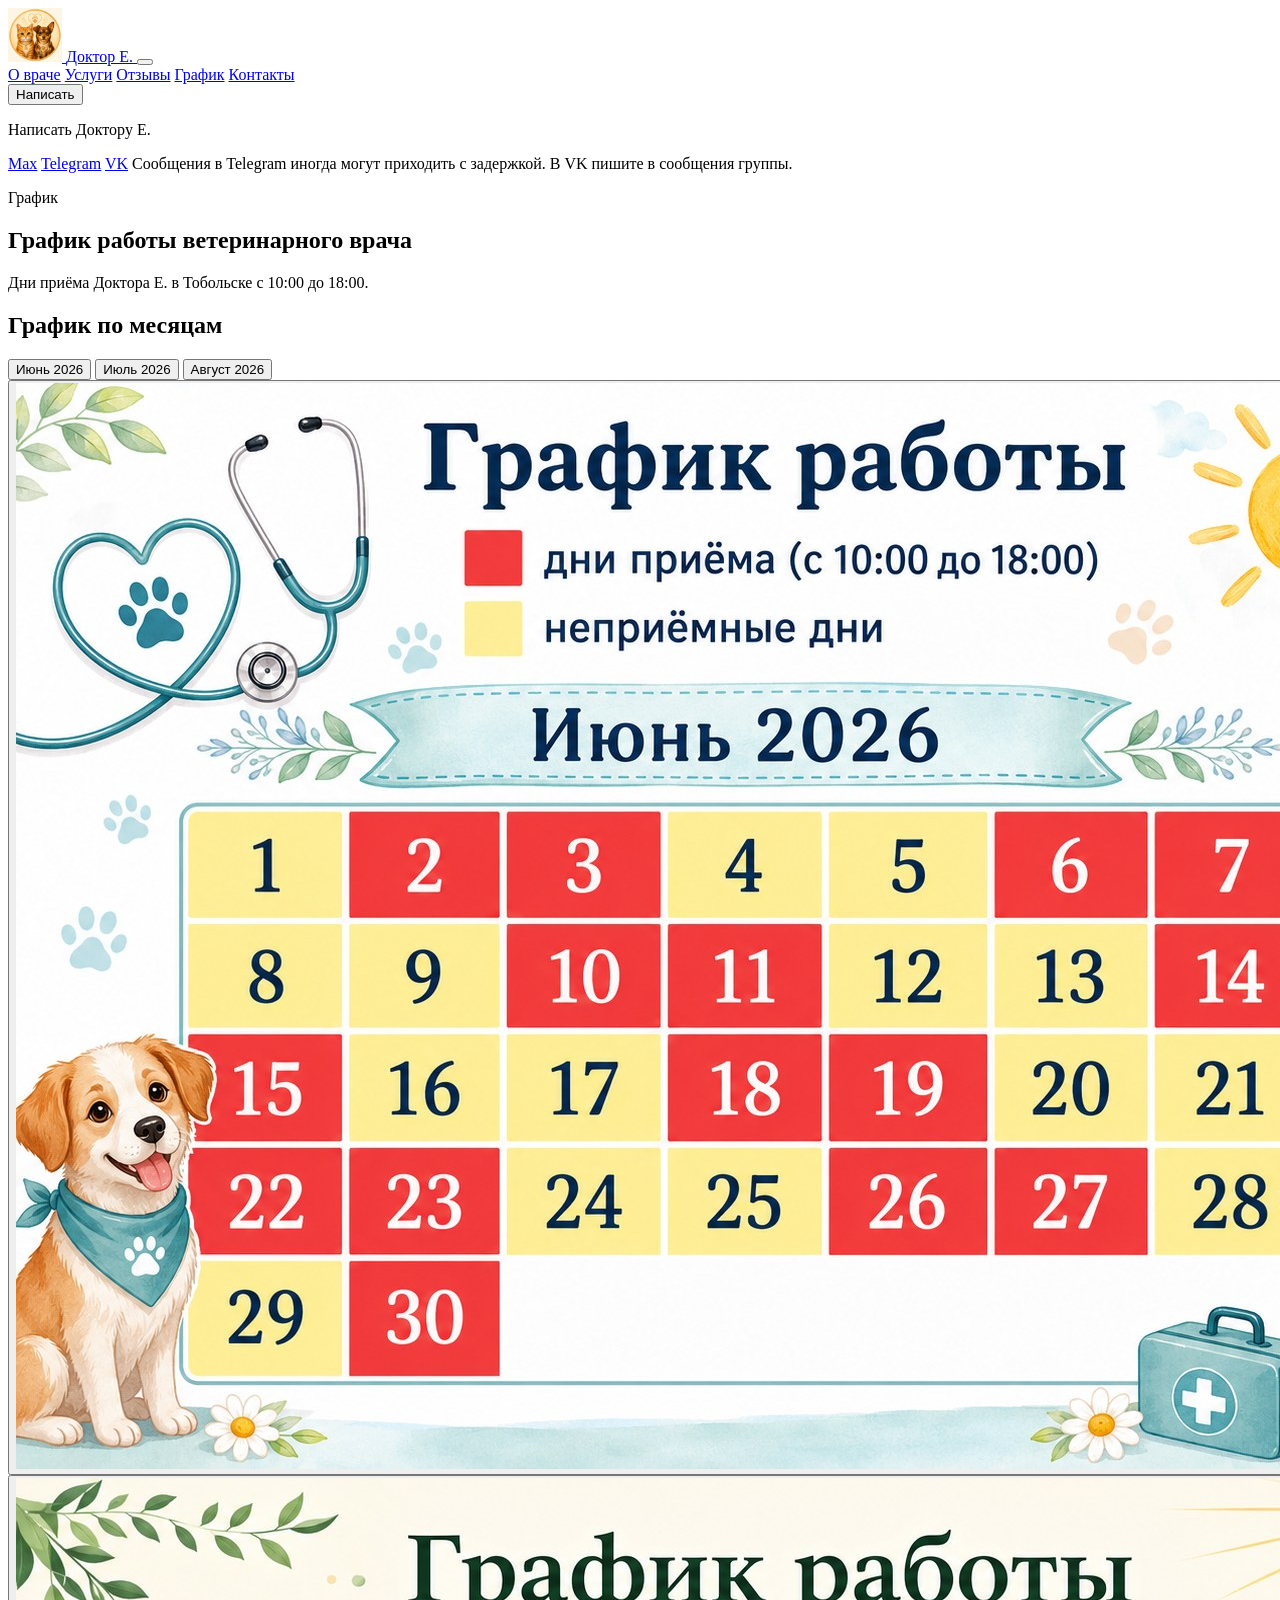
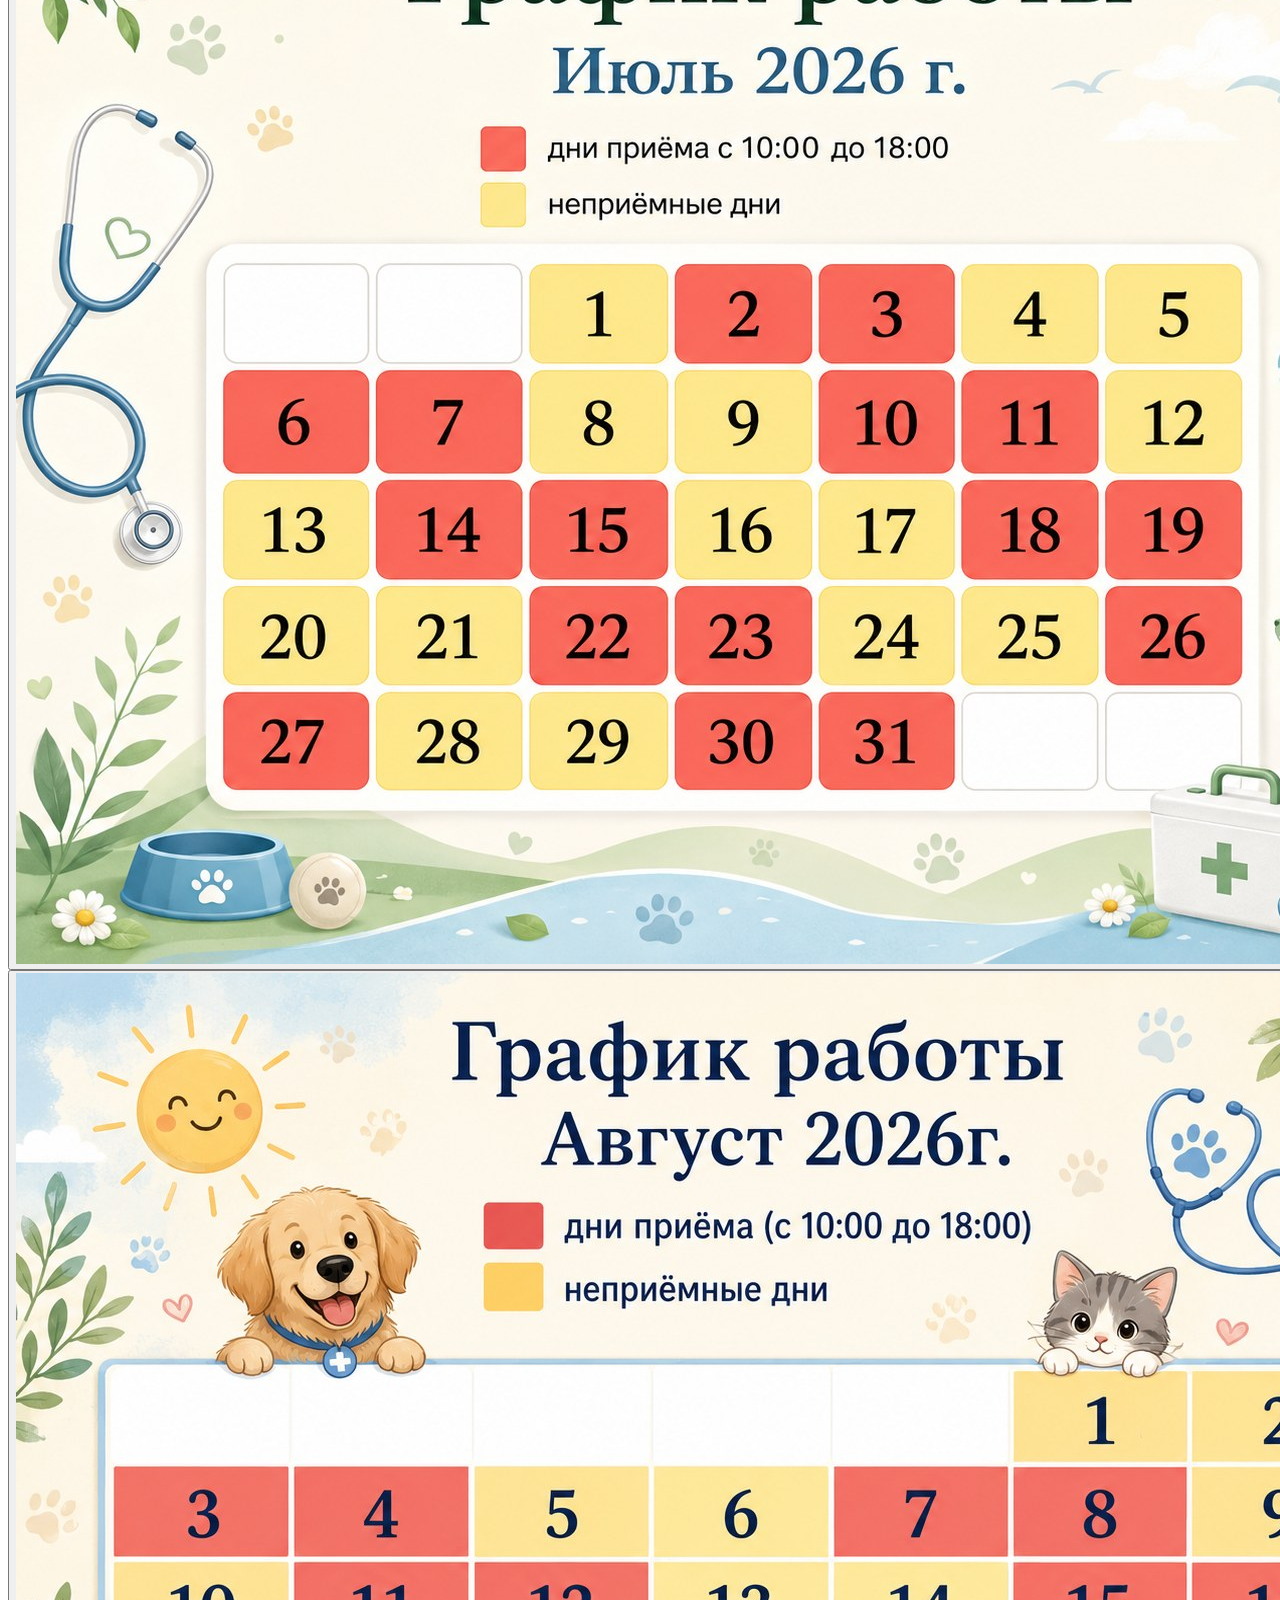
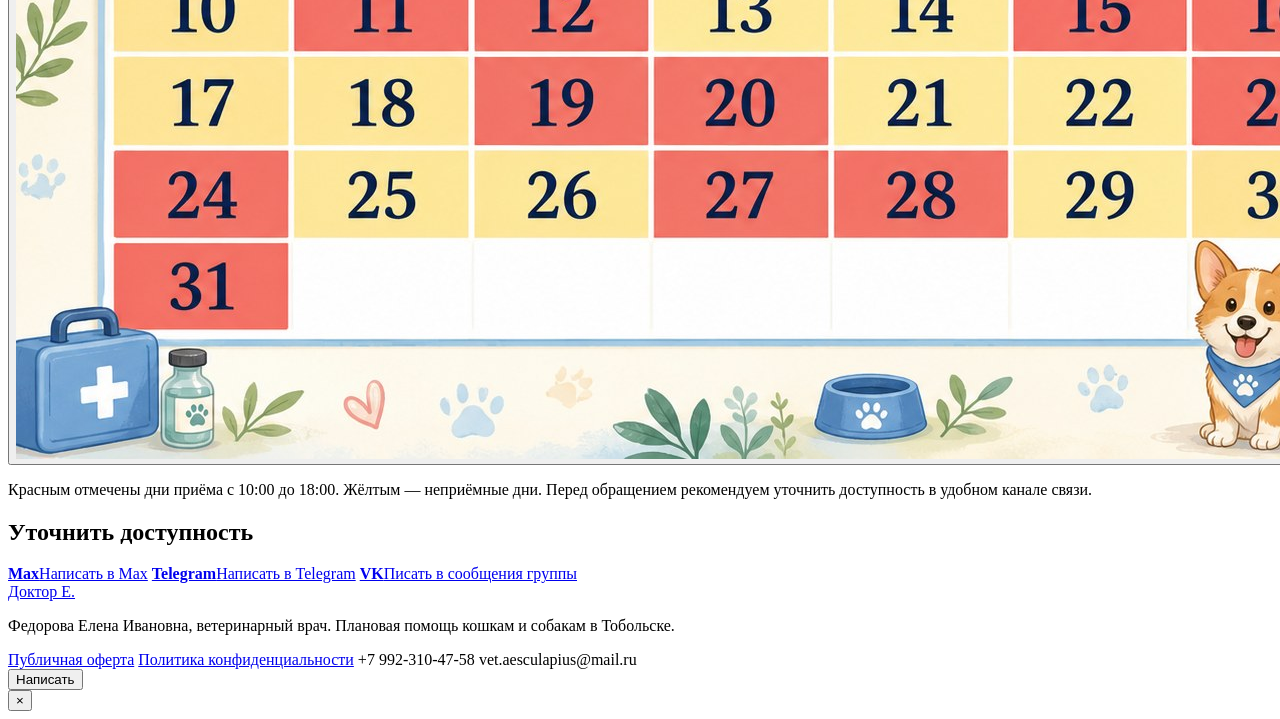
==== grafik.html @ 60feb07c "Добавлен сайт Доктор Е." ====
<!doctype html>
<html lang="ru">
<head>
  <meta charset="utf-8">
  <meta name="viewport" content="width=device-width, initial-scale=1">
  <title>График работы ветеринарного врача — Доктор Е.</title>
  <meta name="description" content="График работы Доктор Е. в Тобольске: дни приёма с 10:00 до 18:00, изображения графика по месяцам.">
  <meta name="theme-color" content="#f7efe2">
  <link rel="preconnect" href="https://fonts.googleapis.com">
  <link rel="preconnect" href="https://fonts.gstatic.com" crossorigin>
  <link href="https://fonts.googleapis.com/css2?family=Manrope:wght@400;500;600;700&family=Playfair+Display:wght@600;700&display=swap" rel="stylesheet">
  <link rel="stylesheet" href="css/style.css">
  <!-- Здесь будет код Яндекс.Метрики -->
</head>
<body>
<header class="site-header">
  <a class="brand" href="index.html" aria-label="Доктор Е. — на главную">
    <img src="images/logo.png" alt="Логотип Доктор Е." width="54" height="54">
    <span>Доктор Е.</span>
  </a>
  <button class="burger" type="button" aria-label="Открыть меню" aria-expanded="false" aria-controls="main-nav"><span></span><span></span><span></span></button>
  <nav id="main-nav" class="main-nav" aria-label="Основная навигация">
    <a href="o-vrache.html">О враче</a>
    <a href="uslugi.html">Услуги</a>
    <a href="otzyvy.html">Отзывы</a>
    <a href="grafik.html">График</a>
    <a href="kontakty.html">Контакты</a>
  </nav>
  <button class="btn btn--primary write-trigger" type="button" aria-expanded="false" data-goal="click_write_button">Написать</button>
</header>
<div class="contact-menu" data-contact-menu aria-hidden="true">
  <div class="contact-menu__inner" role="menu" aria-label="Выбор канала связи">
    <p class="eyebrow">Написать Доктору Е.</p>
    <a role="menuitem" href="https://max.ru/id720610586162_bot" target="_blank" rel="noopener" data-goal="click_max">Max</a>
    <a role="menuitem" href="https://t.me/Doctor_E_bot" target="_blank" rel="noopener" data-goal="click_telegram">Telegram</a>
    <a role="menuitem" href="https://vk.com/doctor_e_vet" target="_blank" rel="noopener" data-goal="click_vk">VK</a>
    <span>Сообщения в Telegram иногда могут приходить с задержкой. В VK пишите в сообщения группы.</span>
  </div>
</div>
<main>
<section class="page-hero section"><p class="eyebrow">График</p><h1>График работы ветеринарного врача</h1><p class="lead">Дни приёма Доктора Е. в Тобольске с 10:00 до 18:00.</p></section><section class="section"><h2>График по месяцам</h2><div class="schedule-tabs reveal">
  <div class="tab-buttons" role="tablist" aria-label="Месяцы графика">
    <button class="tab-button is-active" type="button" role="tab" aria-selected="true" data-tab="june">Июнь 2026</button>
    <button class="tab-button" type="button" role="tab" aria-selected="false" data-tab="july">Июль 2026</button>
    <button class="tab-button" type="button" role="tab" aria-selected="false" data-tab="august">Август 2026</button>
  </div>
  <div class="tab-panel is-active" data-panel="june"><button class="image-card" type="button" data-modal-src="images/schedule-june-2026.jpg"><img src="images/schedule-june-2026.jpg" alt="График работы Доктор Е. на июнь 2026 года" loading="lazy"></button></div>
  <div class="tab-panel" data-panel="july"><button class="image-card" type="button" data-modal-src="images/schedule-july-2026.jpg"><img src="images/schedule-july-2026.jpg" alt="График работы Доктор Е. на июль 2026 года" loading="lazy"></button></div>
  <div class="tab-panel" data-panel="august"><button class="image-card" type="button" data-modal-src="images/schedule-august-2026.jpg"><img src="images/schedule-august-2026.jpg" alt="График работы Доктор Е. на август 2026 года" loading="lazy"></button></div>
</div><p class="note reveal">Красным отмечены дни приёма с 10:00 до 18:00. Жёлтым — неприёмные дни. Перед обращением рекомендуем уточнить доступность в удобном канале связи.</p></section><section class="section"><h2>Уточнить доступность</h2><div class="contact-grid reveal">
  <a class="contact-card" href="https://max.ru/id720610586162_bot" target="_blank" rel="noopener" data-goal="click_max"><strong>Max</strong><span>Написать в Max</span></a>
  <a class="contact-card" href="https://t.me/Doctor_E_bot" target="_blank" rel="noopener" data-goal="click_telegram"><strong>Telegram</strong><span>Написать в Telegram</span></a>
  <a class="contact-card" href="https://vk.com/doctor_e_vet" target="_blank" rel="noopener" data-goal="click_vk"><strong>VK</strong><span>Писать в сообщения группы</span></a>
</div></section>
</main>
<footer class="site-footer">
  <div>
    <a class="footer-brand" href="index.html">Доктор Е.</a>
    <p>Федорова Елена Ивановна, ветеринарный врач. Плановая помощь кошкам и собакам в Тобольске.</p>
  </div>
  <div class="footer-links">
    <a href="public-offer.html">Публичная оферта</a>
    <a href="privacy-policy.html">Политика конфиденциальности</a>
    <span>+7 992-310-47-58</span>
    <span>vet.aesculapius@mail.ru</span>
  </div>
</footer>
<button class="mobile-write write-trigger" type="button" aria-expanded="false" data-goal="click_write_button">Написать</button>
<div class="image-modal" data-image-modal aria-hidden="true" role="dialog" aria-modal="true" aria-label="Увеличенное изображение">
  <button class="image-modal__close" type="button" aria-label="Закрыть изображение">×</button>
  <img src="" alt="">
</div>
<script src="js/main.js"></script>
</body>
</html>
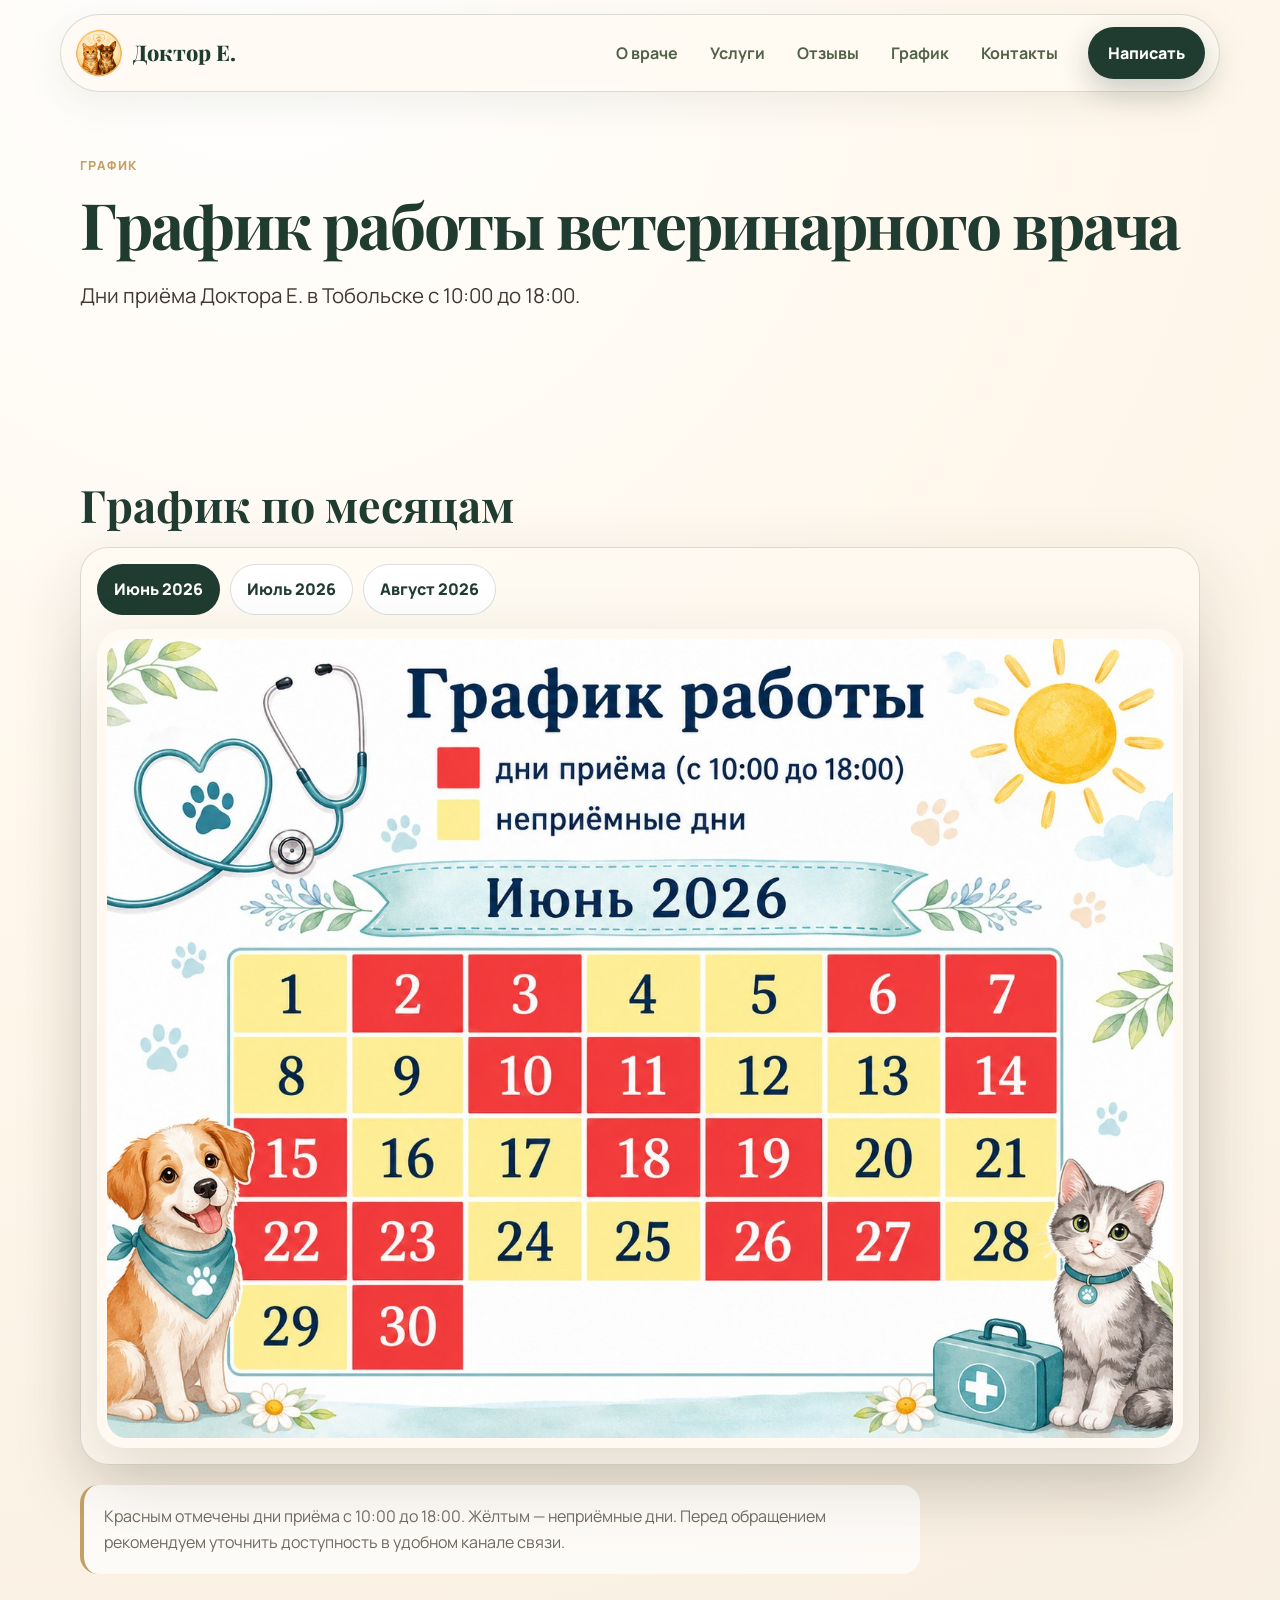
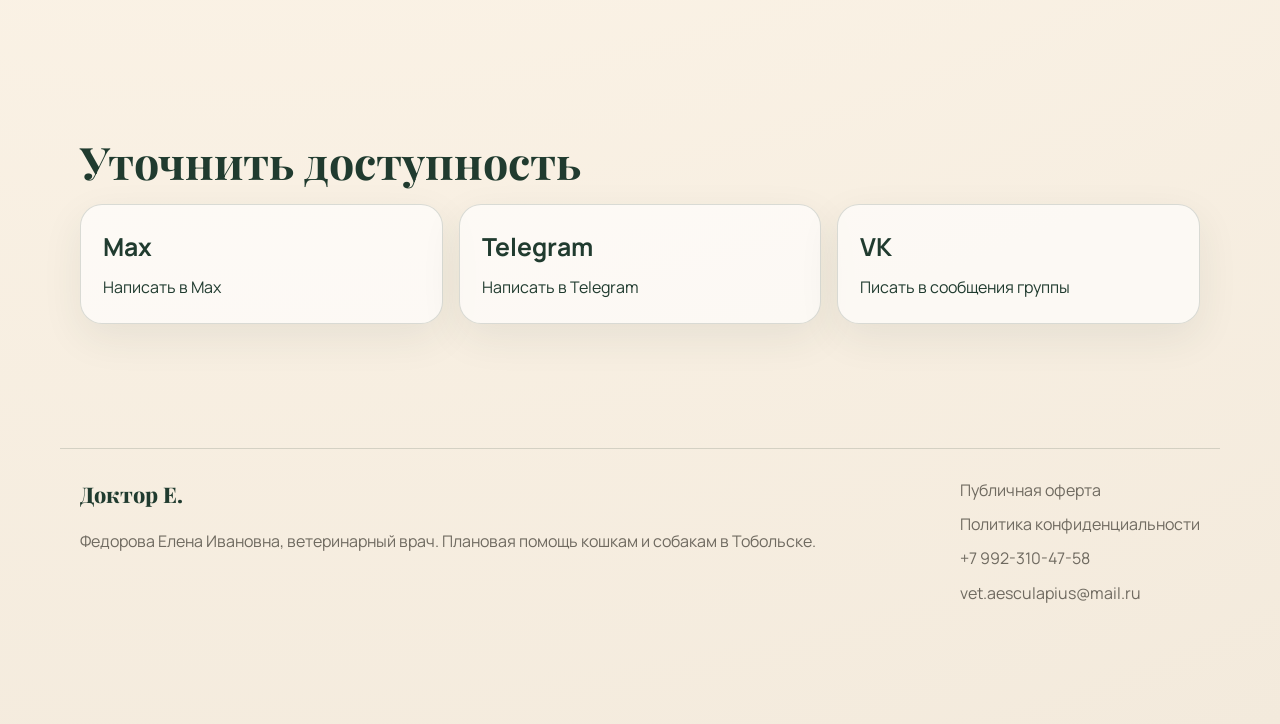
==== commit f056cde1: "Внесены правки, добавлена иконка сайта" ====
--- a/grafik.html
+++ b/grafik.html
@@ -10,6 +10,7 @@
   <link rel="preconnect" href="https://fonts.gstatic.com" crossorigin>
   <link href="https://fonts.googleapis.com/css2?family=Manrope:wght@400;500;600;700&family=Playfair+Display:wght@600;700&display=swap" rel="stylesheet">
   <link rel="stylesheet" href="css/style.css">
+  <link rel="icon" type="image/png" href="images/favicon.png">
   <!-- Здесь будет код Яндекс.Метрики -->
 </head>
 <body>
--- a/css/style.css
+++ b/css/style.css
@@ -0,0 +1,726 @@
+:root {
+    --milk: #fffaf2;
+    --cream: #f6eddf;
+    --sand: #e8dac5;
+    --green: #203b2f;
+    --olive: #52624a;
+    --gold: #c5a064;
+    --text: #2a261f;
+    --muted: #6f6a60;
+    --line: rgba(32,59,47,.16);
+    --shadow: 0 24px 70px rgba(50,40,25,.14);
+    --radius: 28px;
+    --max: 1160px;
+}
+
+* {
+    box-sizing: border-box;
+}
+
+html {
+    scroll-behavior: smooth;
+}
+
+body {
+    margin: 0;
+    font-family: Manrope,system-ui,-apple-system,Segoe UI,sans-serif;
+    color: var(--text);
+    background: radial-gradient(circle at 20% 0%,#fff 0,#fff7eb 36%,#f3eadc 100%);
+    line-height: 1.65;
+    padding-bottom: 0;
+}
+
+a {
+    color: inherit;
+    text-decoration: none;
+}
+
+img {
+    max-width: 100%;
+    display: block;
+}
+
+button,
+input {
+    font: inherit;
+}
+
+.site-header {
+    position: sticky;
+    top: 0;
+    z-index: 50;
+    max-width: var(--max);
+    margin: 14px auto 0;
+    padding: 12px 14px;
+    border: 1px solid var(--line);
+    border-radius: 999px;
+    background: rgba(255,250,242,.9);
+    backdrop-filter: blur(18px);
+    display: flex;
+    align-items: center;
+    gap: 18px;
+    box-shadow: 0 10px 40px rgba(32,59,47,.08);
+}
+
+.brand,
+.footer-brand {
+    display: flex;
+    align-items: center;
+    gap: 10px;
+    font-weight: 800;
+    color: var(--green);
+}
+
+.brand img {
+    width: 48px;
+    height: 48px;
+    border-radius: 50%;
+    object-fit: cover;
+}
+
+.brand span,
+.footer-brand {
+    font-family: "Playfair Display",serif;
+    font-size: 1.35rem;
+}
+
+.main-nav {
+    display: flex;
+    gap: 8px;
+    margin-left: auto;
+}
+
+.main-nav a {
+    padding: 10px 12px;
+    border-radius: 999px;
+    color: var(--olive);
+    font-weight: 700;
+}
+
+.main-nav a:hover,
+.main-nav a:focus-visible {
+    background: var(--cream);
+    color: var(--green);
+}
+
+.btn {
+    border: 0;
+    border-radius: 999px;
+    padding: 13px 20px;
+    font-weight: 800;
+    cursor: pointer;
+    display: inline-flex;
+    align-items: center;
+    justify-content: center;
+    min-height: 48px;
+}
+
+.btn--primary {
+    background: var(--green);
+    color: #fff;
+    box-shadow: 0 12px 30px rgba(32,59,47,.24);
+}
+
+.btn--primary:hover {
+    transform: translateY(-1px);
+}
+
+.btn--ghost {
+    border: 1px solid var(--line);
+    background: #fff;
+    color: var(--green);
+}
+
+:focus-visible {
+    outline: 3px solid rgba(197,160,100,.55);
+    outline-offset: 3px;
+}
+
+.burger {
+    display: none;
+    margin-left: auto;
+    background: transparent;
+    border: 0;
+    width: 46px;
+    height: 46px;
+    border-radius: 50%;
+    padding: 10px;
+}
+
+.burger span {
+    display: block;
+    height: 2px;
+    background: var(--green);
+    margin: 6px 0;
+}
+
+.section {
+    max-width: var(--max);
+    margin: 0 auto;
+    padding: 74px 20px;
+}
+
+.hero,
+.split,
+.image-section {
+    display: grid;
+    grid-template-columns: 1.05fr .95fr;
+    gap: 44px;
+    align-items: center;
+}
+
+.hero {
+    padding-top: 56px;
+}
+
+.hero__text,
+.hero__image,
+.service-card,
+.info-card,
+.legal,
+.image-card,
+.map-block {
+    background: rgba(255,250,242,.78);
+    border: 1px solid var(--line);
+    border-radius: var(--radius);
+    box-shadow: var(--shadow);
+}
+
+.hero__text {
+    padding: 42px;
+}
+
+.hero__image {
+    padding: 12px;
+    overflow: hidden;
+}
+
+.hero__image img {
+    width: 100%;
+    aspect-ratio: 4/4.45;
+    object-fit: cover;
+    border-radius: 22px;
+}
+
+h1,
+h2,
+h3 {
+    font-family: "Playfair Display",Georgia,serif;
+    color: var(--green);
+    line-height: 1.08;
+    margin: 0 0 18px;
+}
+
+h1 {
+    font-size: clamp(2.35rem,5vw,4.8rem);
+    letter-spacing: -.035em;
+}
+
+h2 {
+    font-size: clamp(2rem,3.5vw,3.2rem);
+}
+
+h3 {
+    font-size: 1.55rem;
+}
+
+.lead {
+    font-size: clamp(1.05rem,2vw,1.28rem);
+    color: #403a31;
+}
+
+.eyebrow {
+    text-transform: uppercase;
+    letter-spacing: .12em;
+    color: var(--gold);
+    font-weight: 900;
+    font-size: .78rem;
+    margin: 0 0 12px;
+}
+
+.actions {
+    display: flex;
+    gap: 12px;
+    flex-wrap: wrap;
+    margin: 26px 0;
+}
+
+.facts {
+    display: flex;
+    flex-wrap: wrap;
+    gap: 10px;
+    margin-top: 22px;
+}
+
+.facts span {
+    border: 1px solid var(--line);
+    background: #fff;
+    padding: 9px 12px;
+    border-radius: 999px;
+    font-weight: 700;
+    color: var(--green);
+}
+
+.trust-grid,
+.mini-grid,
+.price-grid,
+.contact-grid {
+    display: grid;
+    grid-template-columns: repeat(3,1fr);
+    gap: 16px;
+}
+
+.trust-grid div,
+.mini-card,
+.price-grid div,
+.contact-card,
+.service-card,
+.info-card {
+    border: 1px solid var(--line);
+    border-radius: 22px;
+    background: rgba(255,255,255,.64);
+    padding: 22px;
+    box-shadow: 0 14px 40px rgba(32,59,47,.08);
+}
+
+.trust-grid div {
+    font-weight: 750;
+}
+
+.cards--services {
+    display: grid;
+    grid-template-columns: repeat(2,1fr);
+    gap: 20px;
+}
+
+.service-card {
+    padding: 30px;
+}
+
+.price {
+    display: inline-block;
+    color: var(--green);
+    font-size: 1.6rem;
+    font-weight: 900;
+    margin-bottom: 12px;
+}
+
+.note,
+.section-intro,
+.wide {
+    max-width: 840px;
+    color: var(--muted);
+}
+
+.note {
+    background: rgba(255,255,255,.7);
+    border-left: 4px solid var(--gold);
+    padding: 18px 20px;
+    border-radius: 18px;
+    margin-top: 20px;
+}
+
+.image-grid,
+.reviews-grid {
+    display: grid;
+    grid-template-columns: repeat(2,1fr);
+    gap: 20px;
+}
+
+.reviews-grid {
+    grid-template-columns: repeat(3,1fr);
+}
+
+.image-card {
+    border: 0;
+    padding: 10px;
+    cursor: pointer;
+    width: 100%;
+    overflow: hidden;
+}
+
+.image-card img {
+    width: 100%;
+    border-radius: 20px;
+    object-fit: cover;
+}
+
+.image-grid .image-card img,
+.image-section .image-card img,
+.schedule-tabs .image-card img {
+    aspect-ratio: 4/3;
+}
+
+.review-card img {
+    aspect-ratio: auto;
+}
+
+.process-grid {
+    display: grid;
+    grid-template-columns: 1fr 1fr;
+    gap: 16px;
+}
+
+.process-grid img {
+    width: 100%;
+    height: 470px;
+    object-fit: cover;
+    border-radius: 24px;
+    box-shadow: var(--shadow);
+}
+
+.process-grid--wide img {
+    height: 560px;
+}
+
+.text-link {
+    display: inline-flex;
+    margin-top: 20px;
+    color: var(--green);
+    font-weight: 900;
+    border-bottom: 2px solid var(--gold);
+}
+
+.schedule-tabs {
+    background: rgba(255,250,242,.72);
+    border: 1px solid var(--line);
+    border-radius: var(--radius);
+    padding: 16px;
+    box-shadow: var(--shadow);
+}
+
+.tab-buttons {
+    display: flex;
+    gap: 10px;
+    flex-wrap: wrap;
+    margin-bottom: 14px;
+}
+
+.tab-button {
+    border: 1px solid var(--line);
+    background: #fff;
+    border-radius: 999px;
+    padding: 11px 16px;
+    color: var(--green);
+    font-weight: 900;
+    cursor: pointer;
+}
+
+.tab-button.is-active {
+    background: var(--green);
+    color: #fff;
+}
+
+.tab-panel {
+    display: none;
+}
+
+.tab-panel.is-active {
+    display: block;
+}
+
+.price-grid {
+    grid-template-columns: repeat(2,1fr);
+}
+
+.price-grid strong {
+    display: block;
+    font-size: 2.4rem;
+    color: var(--green);
+    font-family: "Playfair Display",serif;
+}
+
+.contact-card {
+    display: flex;
+    flex-direction: column;
+    gap: 6px;
+    color: var(--green);
+}
+
+.contact-card strong {
+    font-size: 1.55rem;
+}
+
+.contact-card:hover {
+    transform: translateY(-2px);
+    box-shadow: var(--shadow);
+}
+
+.map-block {
+    display: flex;
+    flex-direction: column;
+    gap: 10px;
+    min-height: 230px;
+    justify-content: center;
+    align-items: center;
+    text-align: center;
+    background: linear-gradient(135deg,rgba(255,250,242,.9),rgba(232,218,197,.75));
+    color: var(--green);
+}
+
+.map-block span {
+    color: var(--gold);
+    font-weight: 900;
+    text-transform: uppercase;
+    letter-spacing: .12em;
+}
+
+.map-block strong {
+    font-size: 1.8rem;
+}
+
+.map-block em {
+    font-style: normal;
+    color: var(--muted);
+}
+
+.site-footer {
+    max-width: var(--max);
+    margin: 50px auto 90px;
+    padding: 28px 20px;
+    display: flex;
+    justify-content: space-between;
+    gap: 30px;
+    border-top: 1px solid var(--line);
+    color: var(--muted);
+}
+
+.footer-links {
+    display: flex;
+    flex-direction: column;
+    gap: 8px;
+}
+
+.contact-menu {
+    position: fixed;
+    inset: 0;
+    z-index: 80;
+    pointer-events: none;
+    background: transparent;
+}
+
+.contact-menu.is-open {
+    pointer-events: auto;
+}
+
+.contact-menu__inner {
+    position: absolute;
+    right: calc((100vw - min(var(--max),100vw))/2 + 20px);
+    top: 92px;
+    width: min(340px,calc(100vw - 32px));
+    padding: 18px;
+    border: 1px solid var(--line);
+    border-radius: 24px;
+    background: #fffaf2;
+    box-shadow: var(--shadow);
+    opacity: 0;
+    transform: translateY(-8px);
+    transition: .2s;
+}
+
+.contact-menu.is-open .contact-menu__inner {
+    opacity: 1;
+    transform: translateY(0);
+}
+
+.contact-menu a {
+    display: block;
+    padding: 14px 16px;
+    border-radius: 16px;
+    background: #fff;
+    border: 1px solid var(--line);
+    margin-bottom: 9px;
+    font-weight: 900;
+    color: var(--green);
+}
+
+.contact-menu span {
+    display: block;
+    color: var(--muted);
+    font-size: .92rem;
+}
+
+.mobile-write {
+    display: none;
+    position: fixed;
+    left: 16px;
+    right: 16px;
+    bottom: 16px;
+    z-index: 70;
+    border: 0;
+    border-radius: 999px;
+    background: var(--green);
+    color: #fff;
+    padding: 15px 20px;
+    font-weight: 900;
+    box-shadow: 0 14px 35px rgba(32,59,47,.28);
+}
+
+.image-modal {
+    position: fixed;
+    inset: 0;
+    background: rgba(22,27,23,.72);
+    z-index: 100;
+    display: none;
+    align-items: center;
+    justify-content: center;
+    padding: 24px;
+}
+
+.image-modal.is-open {
+    display: flex;
+}
+
+.image-modal img {
+    max-height: 86vh;
+    max-width: 94vw;
+    border-radius: 22px;
+    box-shadow: var(--shadow);
+    background: #fff;
+}
+
+.image-modal__close {
+    position: absolute;
+    top: 18px;
+    right: 18px;
+    width: 48px;
+    height: 48px;
+    border: 0;
+    border-radius: 50%;
+    background: #fff;
+    color: var(--green);
+    font-size: 2rem;
+    cursor: pointer;
+}
+
+.reveal {
+    opacity: 0;
+    transform: translateY(18px);
+    transition: opacity .7s,transform .7s;
+}
+
+.reveal.is-visible {
+    opacity: 1;
+    transform: none;
+}
+
+.legal {
+    padding: 34px;
+}
+
+.page-hero {
+    padding-top: 64px;
+}
+
+.info-card {
+    max-width: 680px;
+}
+
+@media (max-width:900px) {
+    body {
+        padding-bottom: 82px;
+    }
+    .site-header {
+        margin: 8px 10px;
+        border-radius: 24px;
+    }
+    .brand span {
+        font-size: 1.1rem;
+    }
+    .burger {
+        display: block;
+    }
+    .main-nav {
+        position: absolute;
+        left: 10px;
+        right: 10px;
+        top: 76px;
+        display: none;
+        flex-direction: column;
+        background: #fffaf2;
+        border: 1px solid var(--line);
+        border-radius: 22px;
+        padding: 12px;
+        box-shadow: var(--shadow);
+    }
+    .main-nav.is-open {
+        display: flex;
+    }
+    .site-header>.write-trigger {
+        display: none;
+    }
+    .mobile-write {
+        display: block;
+    }
+    .hero,
+    .split,
+    .image-section {
+        grid-template-columns: 1fr;
+        gap: 22px;
+    }
+    .hero {
+        padding-top: 28px;
+    }
+    .hero__text {
+        padding: 26px;
+    }
+    .section {
+        padding: 46px 16px;
+    }
+    .trust-grid,
+    .mini-grid,
+    .price-grid,
+    .contact-grid,
+    .cards--services,
+    .image-grid,
+    .reviews-grid {
+        grid-template-columns: 1fr;
+    }
+    .reviews-grid {
+        display: flex;
+        overflow-x: auto;
+        scroll-snap-type: x mandatory;
+        padding-bottom: 8px;
+    }
+    .review-card {
+        min-width: 86%;
+        scroll-snap-align: start;
+    }
+    .process-grid {
+        grid-template-columns: 1fr;
+    }
+    .process-grid img,
+    .process-grid--wide img {
+        height: auto;
+        max-height: 520px;
+    }
+    .site-footer {
+        flex-direction: column;
+        margin-bottom: 90px;
+    }
+    .contact-menu__inner {
+        left: 16px;
+        right: 16px;
+        bottom: 84px;
+        top: auto;
+        width: auto;
+    }
+    .facts span {
+        font-size: .92rem;
+    }
+    h1 {
+        font-size: 2.35rem;
+    }
+}
+
+@media (prefers-reduced-motion:reduce) {
+    * {
+        scroll-behavior: auto!important;
+        transition: none!important;
+        animation: none!important;
+    }
+    .reveal {
+        opacity: 1;
+        transform: none;
+    }
+}
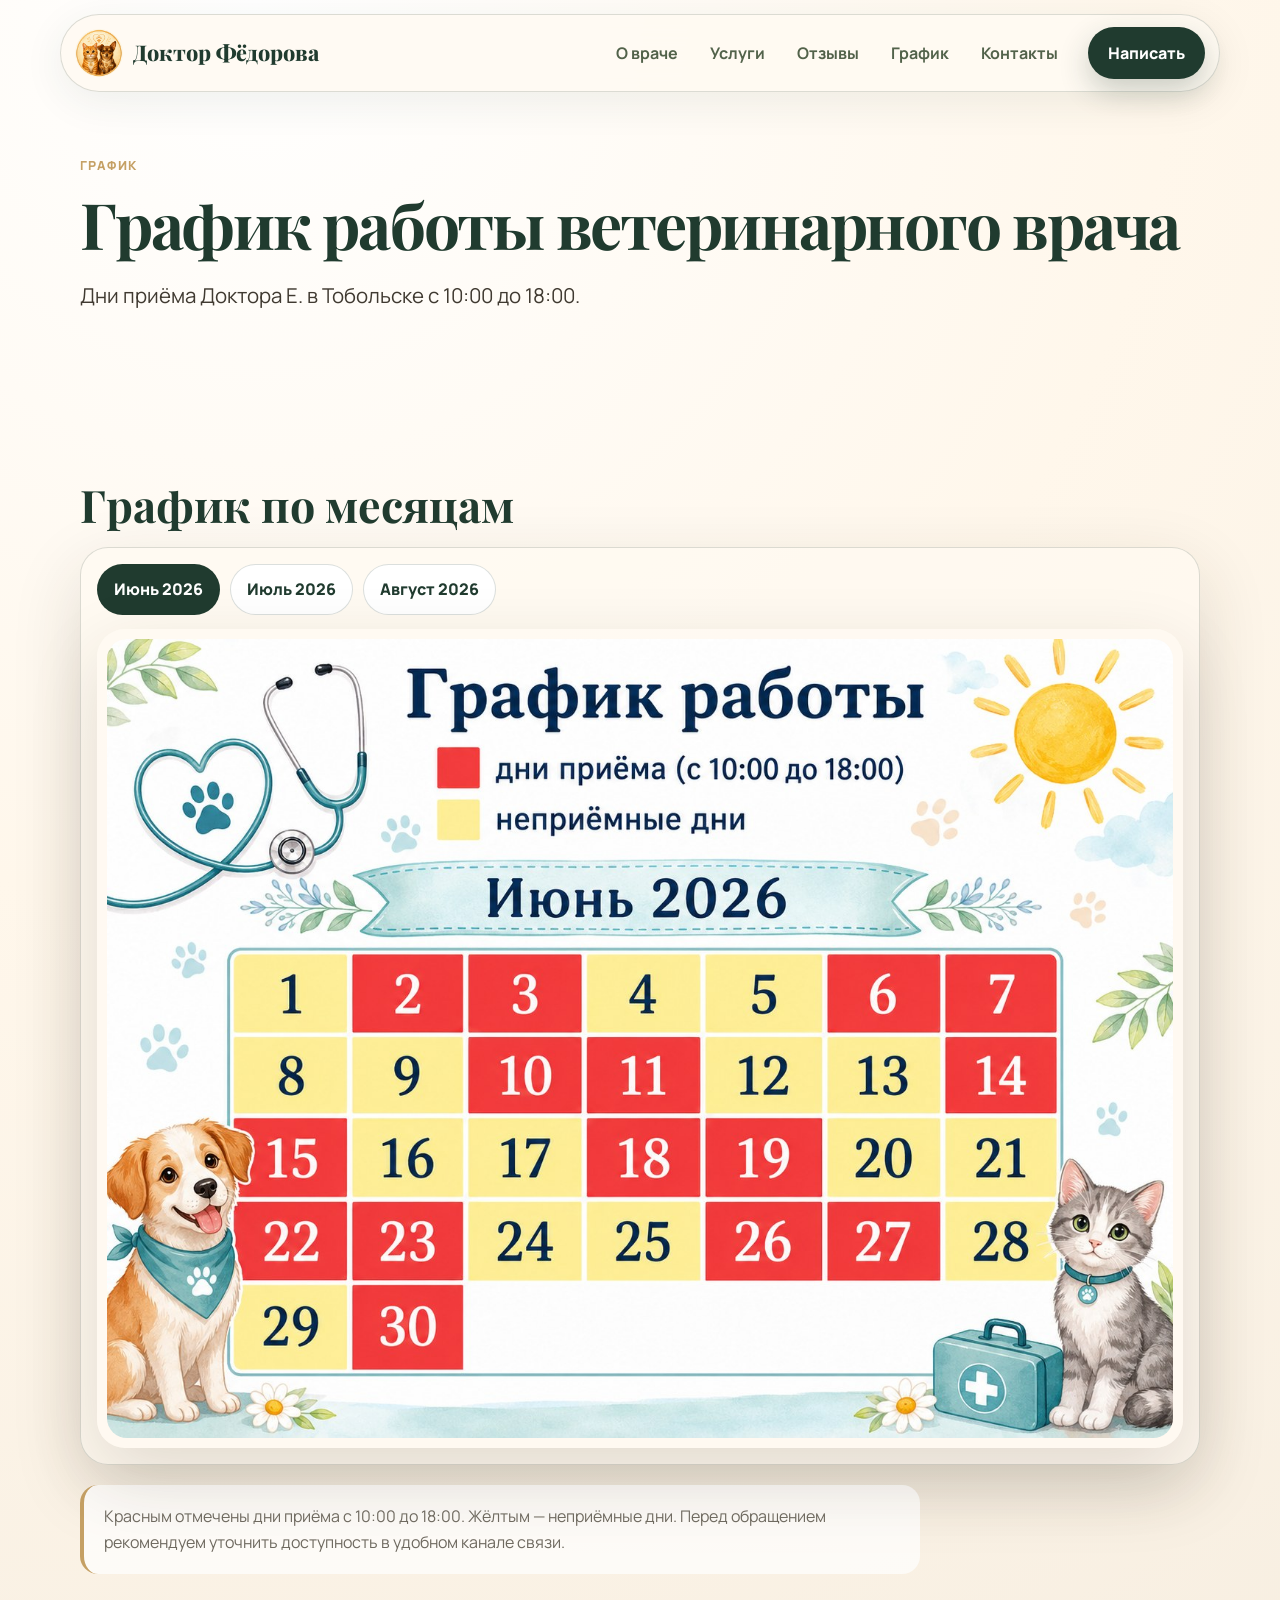
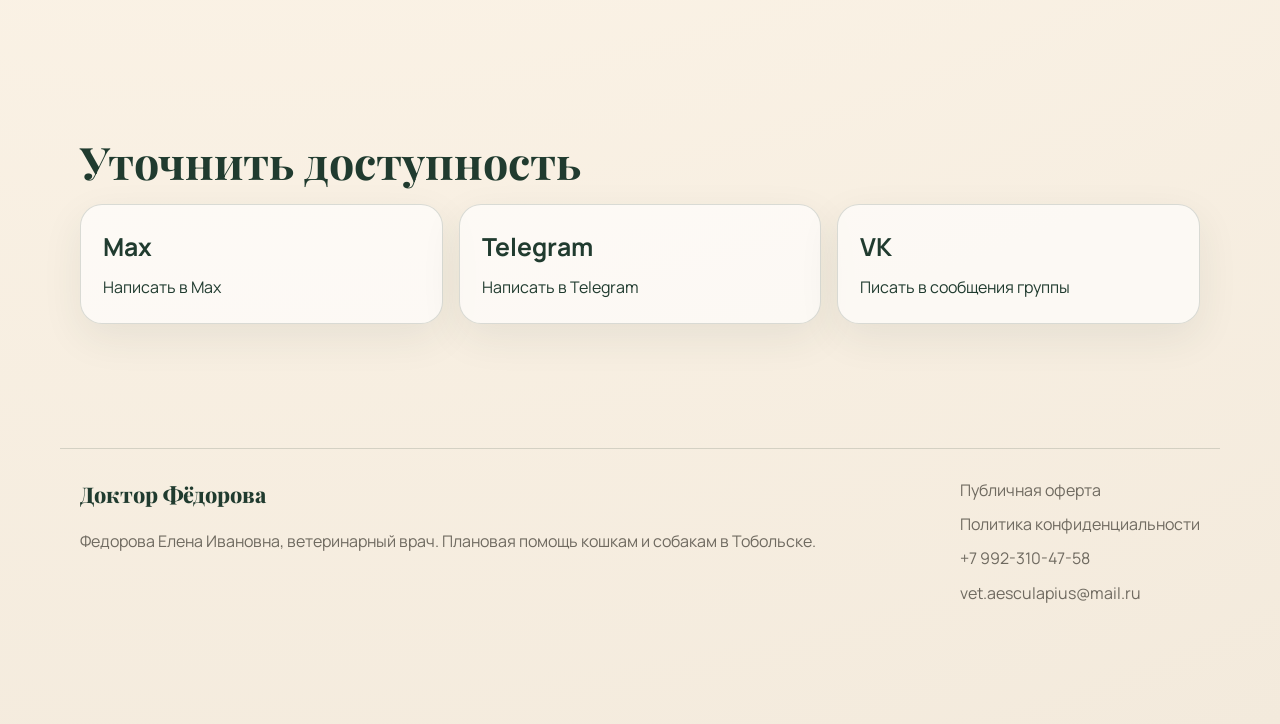
==== commit 275352e3: "Изменено Е. На "Фёдорова"" ====
--- a/grafik.html
+++ b/grafik.html
@@ -3,21 +3,35 @@
 <head>
   <meta charset="utf-8">
   <meta name="viewport" content="width=device-width, initial-scale=1">
-  <title>График работы ветеринарного врача — Доктор Е.</title>
-  <meta name="description" content="График работы Доктор Е. в Тобольске: дни приёма с 10:00 до 18:00, изображения графика по месяцам.">
+  <title>График работы ветеринарного врача — Доктор Фёдорова</title>
+  <meta name="description" content="График работы Доктор Фёдорова в Тобольске: дни приёма с 10:00 до 18:00, изображения графика по месяцам.">
   <meta name="theme-color" content="#f7efe2">
   <link rel="preconnect" href="https://fonts.googleapis.com">
   <link rel="preconnect" href="https://fonts.gstatic.com" crossorigin>
   <link href="https://fonts.googleapis.com/css2?family=Manrope:wght@400;500;600;700&family=Playfair+Display:wght@600;700&display=swap" rel="stylesheet">
   <link rel="stylesheet" href="css/style.css">
-  <link rel="icon" type="image/png" href="images/favicon.png">
+  <link rel="icon" href="/favicon.ico" sizes="any">
+<link rel="icon" type="image/png" href="/images/favicon.png">
   <!-- Здесь будет код Яндекс.Метрики -->
+  <!-- Yandex.Metrika counter -->
+<script type="text/javascript">
+    (function(m,e,t,r,i,k,a){
+        m[i]=m[i]||function(){(m[i].a=m[i].a||[]).push(arguments)};
+        m[i].l=1*new Date();
+        for (var j = 0; j < document.scripts.length; j++) {if (document.scripts[j].src === r) { return; }}
+        k=e.createElement(t),a=e.getElementsByTagName(t)[0],k.async=1,k.src=r,a.parentNode.insertBefore(k,a)
+    })(window, document,'script','https://mc.yandex.ru/metrika/tag.js?id=109539433', 'ym');
+
+    ym(109539433, 'init', {ssr:true, webvisor:true, clickmap:true, ecommerce:"dataLayer", referrer: document.referrer, url: location.href, accurateTrackBounce:true, trackLinks:true});
+</script>
+<noscript><div><img src="https://mc.yandex.ru/watch/109539433" style="position:absolute; left:-9999px;" alt="" /></div></noscript>
+<!-- /Yandex.Metrika counter -->
 </head>
 <body>
 <header class="site-header">
-  <a class="brand" href="index.html" aria-label="Доктор Е. — на главную">
-    <img src="images/logo.png" alt="Логотип Доктор Е." width="54" height="54">
-    <span>Доктор Е.</span>
+  <a class="brand" href="index.html" aria-label="Доктор Фёдорова — на главную">
+    <img src="images/logo.png" alt="Логотип Доктор Фёдорова" width="54" height="54">
+    <span>Доктор Фёдорова</span>
   </a>
   <button class="burger" type="button" aria-label="Открыть меню" aria-expanded="false" aria-controls="main-nav"><span></span><span></span><span></span></button>
   <nav id="main-nav" class="main-nav" aria-label="Основная навигация">
@@ -45,9 +59,9 @@
     <button class="tab-button" type="button" role="tab" aria-selected="false" data-tab="july">Июль 2026</button>
     <button class="tab-button" type="button" role="tab" aria-selected="false" data-tab="august">Август 2026</button>
   </div>
-  <div class="tab-panel is-active" data-panel="june"><button class="image-card" type="button" data-modal-src="images/schedule-june-2026.jpg"><img src="images/schedule-june-2026.jpg" alt="График работы Доктор Е. на июнь 2026 года" loading="lazy"></button></div>
-  <div class="tab-panel" data-panel="july"><button class="image-card" type="button" data-modal-src="images/schedule-july-2026.jpg"><img src="images/schedule-july-2026.jpg" alt="График работы Доктор Е. на июль 2026 года" loading="lazy"></button></div>
-  <div class="tab-panel" data-panel="august"><button class="image-card" type="button" data-modal-src="images/schedule-august-2026.jpg"><img src="images/schedule-august-2026.jpg" alt="График работы Доктор Е. на август 2026 года" loading="lazy"></button></div>
+  <div class="tab-panel is-active" data-panel="june"><button class="image-card" type="button" data-modal-src="images/schedule-june-2026.jpg"><img src="images/schedule-june-2026.jpg" alt="График работы Доктор Фёдорова на июнь 2026 года" loading="lazy"></button></div>
+  <div class="tab-panel" data-panel="july"><button class="image-card" type="button" data-modal-src="images/schedule-july-2026.jpg"><img src="images/schedule-july-2026.jpg" alt="График работы Доктор Фёдорова на июль 2026 года" loading="lazy"></button></div>
+  <div class="tab-panel" data-panel="august"><button class="image-card" type="button" data-modal-src="images/schedule-august-2026.jpg"><img src="images/schedule-august-2026.jpg" alt="График работы Доктор Фёдорова на август 2026 года" loading="lazy"></button></div>
 </div><p class="note reveal">Красным отмечены дни приёма с 10:00 до 18:00. Жёлтым — неприёмные дни. Перед обращением рекомендуем уточнить доступность в удобном канале связи.</p></section><section class="section"><h2>Уточнить доступность</h2><div class="contact-grid reveal">
   <a class="contact-card" href="https://max.ru/id720610586162_bot" target="_blank" rel="noopener" data-goal="click_max"><strong>Max</strong><span>Написать в Max</span></a>
   <a class="contact-card" href="https://t.me/Doctor_E_bot" target="_blank" rel="noopener" data-goal="click_telegram"><strong>Telegram</strong><span>Написать в Telegram</span></a>
@@ -56,7 +70,7 @@
 </main>
 <footer class="site-footer">
   <div>
-    <a class="footer-brand" href="index.html">Доктор Е.</a>
+    <a class="footer-brand" href="index.html">Доктор Фёдорова</a>
     <p>Федорова Елена Ивановна, ветеринарный врач. Плановая помощь кошкам и собакам в Тобольске.</p>
   </div>
   <div class="footer-links">
--- a/css/style.css
+++ b/css/style.css
@@ -724,3 +724,86 @@
         transform: none;
     }
 }
+.cookie-notice {
+  position: fixed;
+  right: 20px;
+  bottom: 20px;
+  z-index: 9999;
+  display: none;
+  max-width: 380px;
+  padding: 16px 18px;
+  background: rgba(247, 239, 226, 0.96);
+  border: 1px solid rgba(32, 59, 47, 0.14);
+  border-radius: 18px;
+  box-shadow: 0 16px 40px rgba(32, 59, 47, 0.16);
+  backdrop-filter: blur(8px);
+}
+.cookie-banner {
+  position: fixed;
+  left: 20px;
+  right: 20px;
+  bottom: 20px;
+  z-index: 9999;
+  display: none;
+  align-items: center;
+  justify-content: space-between;
+  gap: 24px;
+  max-width: 980px;
+  margin: 0 auto;
+  padding: 18px 22px;
+  background: #eaf6fb;
+  border: 1px solid rgba(32, 59, 47, 0.12);
+  border-radius: 18px;
+  box-shadow: 0 18px 45px rgba(32, 59, 47, 0.16);
+}
+
+.cookie-banner.is-visible {
+  display: flex;
+}
+
+.cookie-banner p {
+  margin: 0;
+  font-size: 16px;
+  line-height: 1.45;
+  color: var(--text);
+}
+
+.cookie-banner a {
+  color: #1689a8;
+  font-weight: 700;
+  text-decoration: none;
+}
+
+.cookie-banner a:hover {
+  text-decoration: underline;
+}
+
+.cookie-banner__button {
+  border: 0;
+  border-radius: 10px;
+  padding: 12px 18px;
+  background: #2493ad;
+  color: #fff;
+  font-weight: 700;
+  font-size: 16px;
+  cursor: pointer;
+  white-space: nowrap;
+}
+
+.cookie-banner__button:hover {
+  filter: brightness(0.95);
+}
+
+@media (max-width: 700px) {
+  .cookie-banner {
+    left: 12px;
+    right: 12px;
+    bottom: 12px;
+    flex-direction: column;
+    align-items: flex-start;
+  }
+
+  .cookie-banner__button {
+    width: 100%;
+  }
+}
